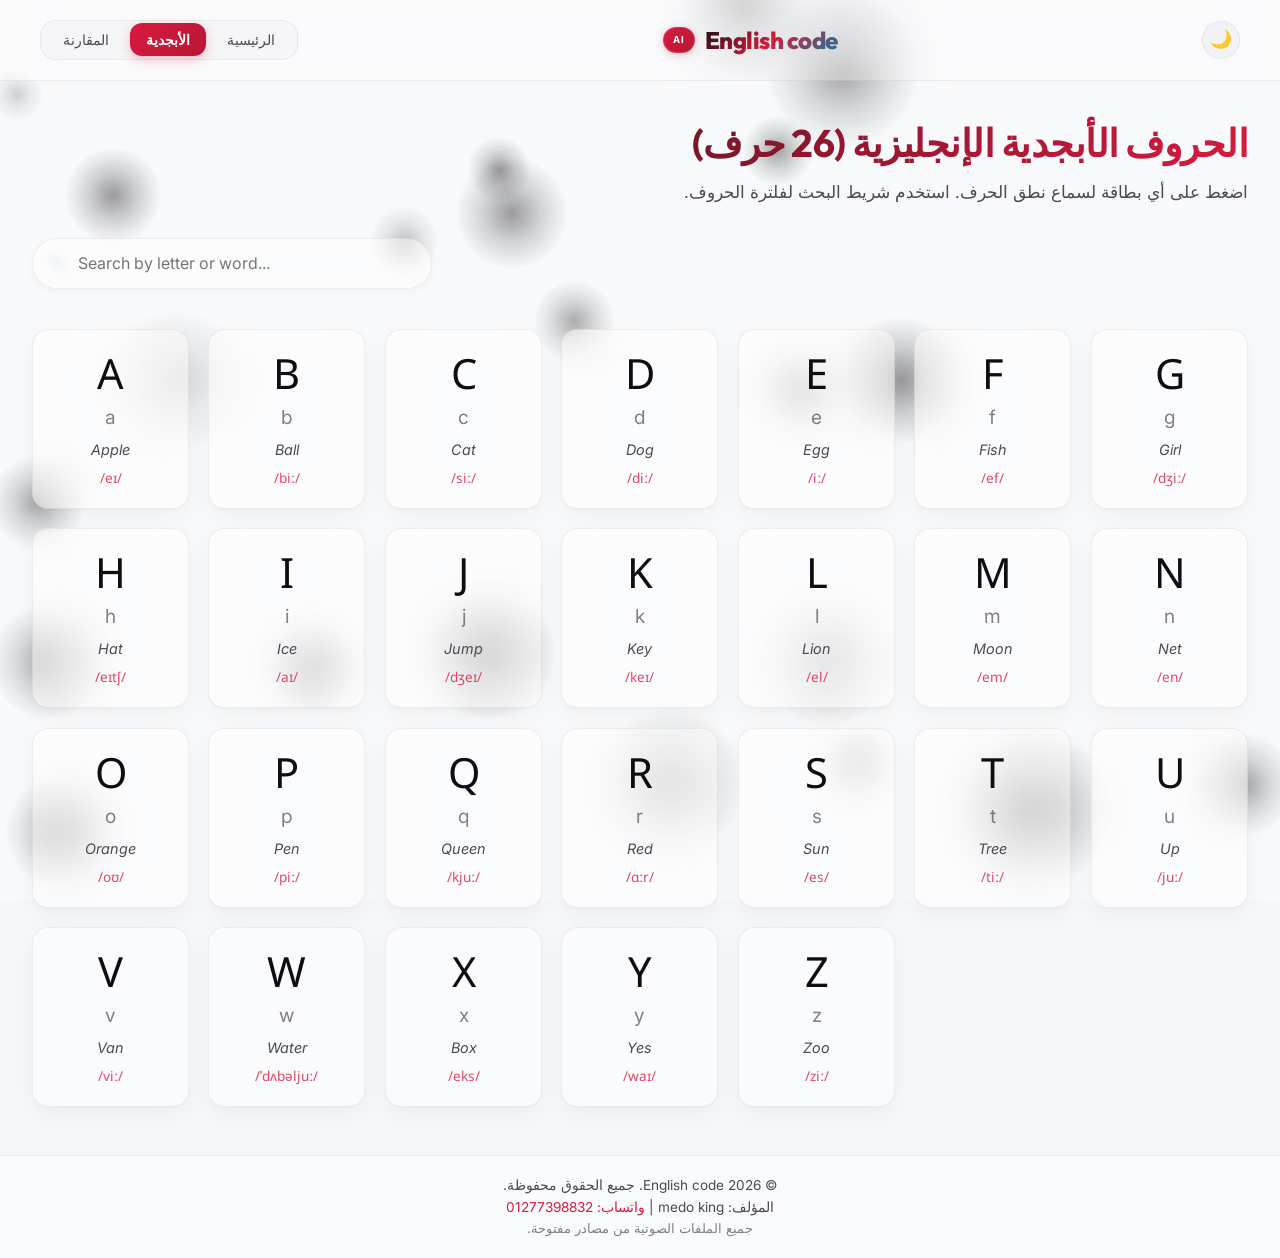
==== alphabet.html @ bb591b95 "الإصدار الأولي: مشروع مخطط IPA التفاعلي مع جميع الأصوات والتصاميم" ====
<!DOCTYPE html>
<html lang="ar" dir="rtl">
<head>
    <meta charset="UTF-8">
    <meta name="viewport" content="width=device-width, initial-scale=1.0">
    <title>الأبجدية الإنجليزية | مخطط IPA</title>
    <link rel="stylesheet" href="css/style.css">
    <link rel="stylesheet" href="css/components.css">

</head>
<body>
    <canvas id="bgCanvas"></canvas>

    <header class="site-header">
        <button class="theme-toggle" id="themeToggle" aria-label="تبديل الوضع الليلي">🌙</button>
        <div class="logo">
            <a href="index.html">
                <span class="logo-brand">English code</span>
                <span class="logo-badge">AI</span>
            </a>
        </div>
        <nav>
            <ul class="nav-list">
                <li><a href="index.html">الرئيسية</a></li>
                <li><a href="alphabet.html" class="active">الأبجدية</a></li>
                <li><a href="compare.html">المقارنة</a></li>
            </ul>
        </nav>
    </header>

    <main>
        <div class="intro">
            <h1>الحروف الأبجدية الإنجليزية (26 حرف)</h1>
            <p>اضغط على أي بطاقة لسماع نطق الحرف. استخدم شريط البحث لفلترة الحروف.</p>
        </div>

        <div class="content-ltr" dir="ltr">
            <div class="search-bar">
                <input type="text" id="searchInput" placeholder="Search by letter or word...">
            </div>
            <div class="cards-grid" id="cardsContainer"></div>
        </div>
    </main>

    <footer class="site-footer">
        <p>© 2026 English code. جميع الحقوق محفوظة.</p>
        <p>المؤلف: medo king | <a href="https://wa.me/201277398832" target="_blank" style="color: var(--color-accent); text-decoration: none;">واتساب: 01277398832</a></p>
        <p style="font-size: 0.8rem; opacity: 0.7;">جميع الملفات الصوتية من مصادر مفتوحة.</p>
    </footer>

    <script src="js/config.js"></script>
    <script src="js/data-service.js"></script>
    <script src="js/audio-service.js"></script>
    <script src="js/theme-service.js"></script>
    <script src="js/sound-card-factory.js"></script>
    <script src="js/particles.js"></script>
    <script src="js/alphabet-page.js"></script>
</body>
</html>
---- css/style.css ----
@import url('https://fonts.googleapis.com/css2?family=Outfit:wght@400;600;700&family=Inter:wght@400;500;600&family=Noto+Sans:ital,wght@0,400;0,700;1,400&display=swap');

:root {
    /* Light Mode (محسّن) */
    --color-bg: #f5f7fa;
    --color-card: rgba(255, 255, 255, 0.45);
    --color-card-solid: #ffffff;
    --color-accent: #d81b3f;
    --color-accent-glow: rgba(216, 27, 63, 0.3);
    --color-gold: #c98b1a;
    --color-cyan: #0d7a9e;
    --color-text: #0e0e10;
    --color-text-secondary: #4a4a52;
    --color-border: rgba(0, 0, 0, 0.06);
    --color-shadow: rgba(0, 0, 0, 0.04);
    --font-display: 'Outfit', sans-serif;
    --font-body: 'Inter', sans-serif;
    --font-symbols: 'Noto Sans', 'Segoe UI', system-ui, sans-serif;
    --border-radius: 16px;
    --transition-speed: 0.25s;
}

/* Dark Mode (محسّن) */
[data-theme="dark"] {
    --color-bg: #090a0f;
    --color-card: rgba(255, 255, 255, 0.03);
    --color-card-solid: #12141c;
    --color-text: #f0f2f7;
    --color-text-secondary: #8a8e99;
    --color-border: rgba(255, 255, 255, 0.05);
    --color-shadow: rgba(0, 0, 0, 0.4);
}

* {
    margin: 0;
    padding: 0;
    box-sizing: border-box;
}

html {
    scroll-behavior: smooth;
    scrollbar-width: thin;
    scrollbar-color: var(--color-accent) transparent;
}

body {
    background-color: var(--color-bg);
    color: var(--color-text);
    font-family: var(--font-body);
    line-height: 1.6;
    min-height: 100vh;
    display: flex;
    flex-direction: column;
    overflow-x: hidden;
    position: relative;
    transition: background-color 0.4s ease, color 0.4s ease;
}

/* Custom Scrollbar */
::-webkit-scrollbar {
    width: 8px;
}
::-webkit-scrollbar-track {
    background: transparent;
}
::-webkit-scrollbar-thumb {
    background: var(--color-accent);
    border-radius: 4px;
    opacity: 0.5;
}
::-webkit-scrollbar-thumb:hover {
    background: #b81633;
}

/* ===== خلفية Canvas ===== */
/*
 * شفافة تمامًا عمدًا: particles.js أصبح يرسم "غسلة" شبه شفافة بنفس منطق
 * الوضع الليلي/النهاري بنفسه (rgba wash داخل الـ Canvas)، فلا حاجة لخلفية
 * CSS منفصلة هنا قد تتعارض معها أو تُضاعف التعتيم فوق بعضه.
 */
#bgCanvas {
    position: fixed;
    top: 0;
    left: 0;
    width: 100%;
    height: 100%;
    z-index: 0;
    pointer-events: none;
    background: transparent;
}

/* ===== المحتويات فوق الخلفية ===== */
header, main, footer, .modal-overlay {
    position: relative;
    z-index: 1;
}

/* ===== انتقال الصفحة ===== */
::view-transition-old(root) { animation: fadeOut 0.25s ease forwards; }
::view-transition-new(root) { animation: fadeIn 0.35s ease forwards; }
@keyframes fadeOut { from { opacity: 1; } to { opacity: 0; } }
@keyframes fadeIn { from { opacity: 0; transform: translateY(12px); } to { opacity: 1; transform: translateY(0); } }

/* ===== الهيدر الزجاجي المحسّن ===== */
.site-header {
    position: sticky;
    top: 0;
    z-index: 100;
    padding: 0.9rem 2.5rem;
    background: rgba(255, 255, 255, 0.25);
    backdrop-filter: blur(24px) saturate(140%);
    -webkit-backdrop-filter: blur(24px) saturate(140%);
    border-bottom: 1px solid var(--color-border);
    display: flex;
    justify-content: space-between;
    align-items: center;
    transition: all 0.4s cubic-bezier(0.16, 1, 0.3, 1);
    gap: 1.5rem;
}

[data-theme="dark"] .site-header {
    background: rgba(10, 10, 12, 0.45);
    border-bottom-color: rgba(255, 255, 255, 0.04);
}

.site-header.scrolled {
    background: rgba(255, 255, 255, 0.92);
    backdrop-filter: blur(32px) saturate(160%);
    box-shadow: 0 4px 30px var(--color-shadow), 0 1px 0 rgba(216, 27, 63, 0.06);
    padding: 0.7rem 2.5rem;
}

[data-theme="dark"] .site-header.scrolled {
    background: rgba(10, 10, 12, 0.92);
    box-shadow: 0 4px 30px rgba(0,0,0,0.5), 0 1px 0 rgba(216, 27, 63, 0.08);
}

/* ===== الشعار المحسّن ===== */
.logo {
    display: flex;
    align-items: center;
    gap: 0.6rem;
    flex-shrink: 0;
}

.logo a {
    display: flex;
    align-items: center;
    gap: 0.6rem;
    text-decoration: none;
    position: relative;
    padding: 0.4rem 0;
}

.logo-brand {
    font-family: var(--font-display);
    font-weight: 800;
    font-size: 1.5rem;
    letter-spacing: -0.5px;
    background: linear-gradient(135deg, var(--color-text) 0%, var(--color-accent) 50%, var(--color-cyan) 100%);
    -webkit-background-clip: text;
    -webkit-text-fill-color: transparent;
    background-clip: text;
    position: relative;
    transition: all 0.3s ease;
}

.logo a:hover .logo-brand {
    filter: brightness(1.1);
    transform: scale(1.02);
}

.logo-badge {
    font-size: 0.6rem;
    font-weight: 700;
    color: #fff;
    background: linear-gradient(135deg, var(--color-accent), #b81633);
    padding: 0.25rem 0.6rem;
    border-radius: 20px;
    letter-spacing: 0.5px;
    text-transform: uppercase;
    box-shadow: 0 2px 8px rgba(216, 27, 63, 0.25);
    animation: badgePulse 3s ease-in-out infinite;
    border: 1px solid rgba(255,255,255,0.15);
    white-space: nowrap;
}

@keyframes badgePulse {
    0%, 100% { box-shadow: 0 2px 8px rgba(216, 27, 63, 0.25); }
    50% { box-shadow: 0 2px 16px rgba(216, 27, 63, 0.4); }
}

[data-theme="dark"] .logo-badge {
    background: linear-gradient(135deg, var(--color-accent), #ff3355);
}

/* ===== Dark Mode Toggle المحسّن ===== */
.theme-toggle {
    background: rgba(0,0,0,0.03);
    border: 1px solid var(--color-border);
    border-radius: 50%;
    width: 38px;
    height: 38px;
    cursor: pointer;
    display: flex;
    align-items: center;
    justify-content: center;
    font-size: 1.1rem;
    transition: all 0.3s cubic-bezier(0.16, 1, 0.3, 1);
    color: var(--color-text-secondary);
    position: relative;
    overflow: hidden;
}

.theme-toggle::before {
    content: '';
    position: absolute;
    inset: 0;
    border-radius: 50%;
    background: linear-gradient(135deg, var(--color-accent), var(--color-cyan));
    opacity: 0;
    transition: opacity 0.3s ease;
    z-index: -1;
}

.theme-toggle:hover {
    border-color: transparent;
    color: #fff;
    transform: rotate(20deg) scale(1.1);
    box-shadow: 0 4px 16px rgba(216, 27, 63, 0.2);
}

.theme-toggle:hover::before {
    opacity: 1;
}

/* ===== قائمة التنقل المحسّنة ===== */
.nav-list {
    list-style: none;
    display: flex;
    gap: 0.3rem;
    align-items: center;
    background: rgba(0,0,0,0.02);
    padding: 0.4rem;
    border-radius: 16px;
    border: 1px solid var(--color-border);
}

[data-theme="dark"] .nav-list {
    background: rgba(255,255,255,0.03);
}

.nav-list a {
    color: var(--color-text-secondary);
    text-decoration: none;
    font-size: 0.9rem;
    font-weight: 500;
    padding: 0.5rem 1rem;
    border-radius: 12px;
    transition: all 0.25s cubic-bezier(0.16, 1, 0.3, 1);
    position: relative;
    white-space: nowrap;
}

.nav-list a:hover {
    color: var(--color-text);
    background: rgba(0,0,0,0.04);
}

.nav-list a.active {
    color: #fff;
    background: linear-gradient(135deg, var(--color-accent), #b81633);
    box-shadow: 0 4px 12px rgba(216, 27, 63, 0.25);
    font-weight: 600;
}

.nav-list a.active:hover {
    transform: translateY(-1px);
    box-shadow: 0 6px 16px rgba(216, 27, 63, 0.35);
}

/* ===== المحتوى الرئيسي ===== */
main {
    flex: 1;
    padding: 2rem;
    max-width: 1300px;
    margin: 0 auto;
    width: 100%;
    animation: fadeIn 0.5s ease;
}

.intro {
    margin-bottom: 2rem;
    text-align: right;
}

.intro h1 {
    font-family: var(--font-display);
    font-weight: 700;
    font-size: 2.4rem;
    margin-bottom: 0.3rem;
    letter-spacing: -0.5px;
    color: var(--color-text);
    background: linear-gradient(135deg, var(--color-text) 0%, var(--color-accent) 100%);
    -webkit-background-clip: text;
    -webkit-text-fill-color: transparent;
    background-clip: text;
}

.intro p {
    color: var(--color-text-secondary);
    font-size: 1.05rem;
}

/* ===== لوحة المعلومات المحسّنة ===== */
.hero-stats {
    display: flex;
    gap: 2.5rem;
    background: var(--color-card);
    backdrop-filter: blur(12px);
    -webkit-backdrop-filter: blur(12px);
    padding: 1.5rem 2.5rem;
    border-radius: var(--border-radius);
    margin-bottom: 2.5rem;
    justify-content: center;
    flex-wrap: wrap;
    border: 1px solid var(--color-border);
    box-shadow: 0 8px 32px var(--color-shadow);
    transition: transform 0.3s ease;
}

.hero-stats:hover {
    transform: translateY(-2px);
}

.stat-item {
    text-align: center;
    position: relative;
    padding: 0 1.5rem;
}

.stat-item:not(:last-child)::after {
    content: '';
    position: absolute;
    right: 0;
    top: 20%;
    height: 60%;
    width: 1px;
    background: var(--color-border);
}

.stat-number {
    font-family: var(--font-display);
    font-size: 2.8rem;
    font-weight: 700;
    line-height: 1.2;
    transition: transform 0.3s ease;
}

.stat-item:hover .stat-number {
    transform: scale(1.1);
}

.stat-number#vowelCount { color: var(--color-gold); }
.stat-number#consonantCount { color: var(--color-cyan); }
.stat-number#totalCount { color: var(--color-text); }

.stat-label {
    color: var(--color-text-secondary);
    font-size: 0.85rem;
    font-weight: 500;
}

/* ===== أزرار التصفية المحسّنة ===== */
.filter-btn {
    background: var(--color-card);
    backdrop-filter: blur(5px);
    color: var(--color-text-secondary);
    border: 1px solid var(--color-border);
    border-radius: 12px;
    padding: 0.6rem 2rem;
    cursor: pointer;
    font-family: var(--font-body);
    font-size: 0.9rem;
    font-weight: 500;
    transition: all var(--transition-speed);
    position: relative;
    overflow: hidden;
}

.filter-btn::before {
    content: '';
    position: absolute;
    inset: 0;
    background: linear-gradient(135deg, transparent, rgba(255,255,255,0.1));
    opacity: 0;
    transition: opacity 0.3s;
}

.filter-btn:hover::before {
    opacity: 1;
}

.filter-btn:hover {
    border-color: var(--color-text-secondary);
    color: var(--color-text);
    transform: translateY(-1px);
    box-shadow: 0 4px 15px var(--color-accent-glow);
}

.filter-btn.active[data-filter="all"] {
    background: var(--color-accent);
    color: #fff;
    border-color: var(--color-accent);
    box-shadow: 0 4px 16px rgba(216, 27, 63, 0.3);
}

.filter-btn.active[data-filter="vowels"] {
    background: var(--color-gold);
    color: #fff;
    border-color: var(--color-gold);
    box-shadow: 0 4px 16px rgba(201, 139, 26, 0.3);
}

.filter-btn.active[data-filter="consonants"] {
    background: var(--color-cyan);
    color: #fff;
    border-color: var(--color-cyan);
    box-shadow: 0 4px 16px rgba(13, 122, 158, 0.3);
}

.filter-buttons {
    display: flex;
    gap: 0.8rem;
    margin-bottom: 1.5rem;
    flex-wrap: wrap;
}

/* ===== البحث المحسّن ===== */
.search-bar {
    position: relative;
    margin-bottom: 1.5rem;
}

.search-bar input {
    width: 100%;
    max-width: 400px;
    padding: 0.9rem 1.5rem 0.9rem 2.8rem;
    background: var(--color-card);
    backdrop-filter: blur(5px);
    border: 1px solid var(--color-border);
    border-radius: 40px;
    color: var(--color-text);
    font-family: var(--font-body);
    font-size: 1rem;
    outline: none;
    transition: all 0.3s ease;
    box-shadow: 0 2px 8px var(--color-shadow);
}

.search-bar::before {
    content: '🔍';
    position: absolute;
    left: 1rem;
    top: 50%;
    transform: translateY(-50%);
    opacity: 0.4;
    font-size: 0.9rem;
}

.search-bar input:focus {
    border-color: var(--color-accent);
    box-shadow: 0 0 0 4px rgba(216, 27, 63, 0.08), 0 4px 12px rgba(216, 27, 63, 0.1);
    background: rgba(255, 255, 255, 0.9);
}

[data-theme="dark"] .search-bar input:focus {
    background: rgba(255, 255, 255, 0.05);
}

/* ===== Toast Notifications ===== */
.toast-container {
    position: fixed;
    bottom: 2rem;
    left: 50%;
    transform: translateX(-50%);
    z-index: 2000;
    display: flex;
    flex-direction: column;
    gap: 0.5rem;
    pointer-events: none;
}

.toast {
    background: var(--color-card);
    backdrop-filter: blur(16px);
    border: 1px solid var(--color-border);
    padding: 0.8rem 1.5rem;
    border-radius: 40px;
    box-shadow: 0 8px 32px var(--color-shadow);
    font-size: 0.9rem;
    color: var(--color-text);
    animation: toastIn 0.3s ease, toastOut 0.3s ease 2.7s forwards;
    display: flex;
    align-items: center;
    gap: 0.5rem;
    pointer-events: auto;
}

@keyframes toastIn {
    from { opacity: 0; transform: translateY(20px) scale(0.9); }
    to { opacity: 1; transform: translateY(0) scale(1); }
}

@keyframes toastOut {
    to { opacity: 0; transform: translateY(-20px) scale(0.9); }
}

/* ===== التذييل ===== */
.site-footer {
    background: var(--color-card);
    backdrop-filter: blur(8px);
    padding: 1.2rem 2rem;
    text-align: center;
    color: var(--color-text-secondary);
    font-size: 0.85rem;
    border-top: 1px solid var(--color-border);
    margin-top: auto;
}

/* ===== Loading Skeleton ===== */
.skeleton {
    background: linear-gradient(90deg, var(--color-border) 25%, rgba(255,255,255,0.5) 50%, var(--color-border) 75%);
    background-size: 200% 100%;
    animation: shimmer 1.5s infinite;
    border-radius: var(--border-radius);
}

@keyframes shimmer {
    0% { background-position: 200% 0; }
    100% { background-position: -200% 0; }
}

/* ===== استجابة الجوال ===== */
@media (max-width: 640px) {
    .site-header { padding: 0.6rem 1rem; flex-wrap: wrap; gap: 0.5rem; }
    .nav-list { gap: 1rem; font-size: 0.85rem; }
    main { padding: 1rem; }
    .intro h1 { font-size: 1.8rem; }
    .hero-stats { padding: 1rem; gap: 1.2rem; }
    .stat-number { font-size: 2rem; }
    .stat-item:not(:last-child)::after { display: none; }

    .theme-toggle { margin-right: 0.5rem; width: 32px; height: 32px; }
}
---- css/components.css ----
/* ========== البطاقات (Liquid Glass محسّن) ========== */
.sound-card {
    background: var(--color-card);
    backdrop-filter: blur(16px) saturate(110%);
    -webkit-backdrop-filter: blur(16px) saturate(110%);
    border-radius: var(--border-radius);
    padding: 1.2rem 0.8rem;
    text-align: center;
    cursor: pointer;
    position: relative;
    overflow: hidden;
    border: 1px solid var(--color-border);
    box-shadow: 0 8px 24px var(--color-shadow), 0 1px 2px var(--color-shadow);
    user-select: none;
    transform-style: preserve-3d;
    transition: transform 0.4s cubic-bezier(0.16, 1, 0.3, 1), box-shadow 0.4s cubic-bezier(0.16, 1, 0.3, 1), border-color 0.3s ease;
    will-change: transform;
    opacity: 0;
    animation: cardAppear 0.5s cubic-bezier(0.23, 1, 0.32, 1) forwards;
}

@keyframes cardAppear {
    0% { opacity: 0; transform: translateY(30px) scale(0.95); }
    100% { opacity: 1; transform: translateY(0) scale(1); }
}

/* Glow Effect on Hover (تتبع الماوس) */
.sound-card::after {
    content: '';
    position: absolute;
    inset: -2px;
    border-radius: inherit;
    background: radial-gradient(circle at var(--mouse-x, 50%) var(--mouse-y, 50%), rgba(216, 27, 63, 0.2), transparent 60%);
    opacity: 0;
    transition: opacity 0.4s ease;
    pointer-events: none;
    z-index: -1;
}

.sound-card:hover::after {
    opacity: 1;
}

/* Gradient Border */
.sound-card::before {
    content: '';
    position: absolute;
    inset: -1px;
    border-radius: inherit;
    background: linear-gradient(135deg, rgba(216, 27, 63, 0.2), rgba(13, 122, 158, 0.1), rgba(216, 27, 63, 0.15));
    -webkit-mask: linear-gradient(#fff 0 0) content-box, linear-gradient(#fff 0 0);
    -webkit-mask-composite: xor;
    mask-composite: exclude;
    padding: 1px;
    pointer-events: none;
    opacity: 0.3;
    transition: opacity 0.4s ease;
}

.sound-card:hover::before {
    opacity: 1;
}

.sound-card:hover {
    border-color: rgba(216, 27, 63, 0.15);
    box-shadow: 0 12px 48px rgba(216, 27, 63, 0.08), 0 0 0 1px rgba(216, 27, 63, 0.05);
    transform: translateY(-4px);
}

.sound-card:active {
    transform: translateY(-2px) scale(0.98);
}

.sound-card .symbol {
    font-family: var(--font-symbols);
    font-size: 2.6rem;
    color: var(--color-text);
    margin-bottom: 0.2rem;
    line-height: 1.2;
    transform: translateZ(30px);
    transition: transform 0.3s ease;
}

.sound-card:hover .symbol {
    transform: translateZ(30px) scale(1.1);
}

.sound-card .word {
    font-size: 0.9rem;
    color: var(--color-text-secondary);
    margin-bottom: 0.4rem;
    font-style: italic;
    transform: translateZ(20px);
}

/* Small letter for alphabet */
.small-letter {
    font-size: 1.2rem;
    color: var(--color-text-secondary);
    opacity: 0.7;
    margin-bottom: 0.3rem;
}

.phonetic {
    font-family: var(--font-symbols);
    font-size: 0.85rem;
    color: var(--color-accent);
    opacity: 0.8;
}

/* ===== المؤثر الصوتي المحسّن ===== */
.audio-visualizer {
    display: flex;
    justify-content: center;
    align-items: center;
    gap: 3px;
    height: 24px;
    margin: 6px 0 2px;
    opacity: 0;
    transition: opacity 0.2s ease;
}

.sound-card.is-playing .audio-visualizer {
    opacity: 1;
}

.audio-visualizer .bar {
    display: block;
    width: 4px;
    height: 6px;
    background: var(--color-accent);
    border-radius: 4px;
    transform-origin: bottom;
    transition: height 0.1s ease;
}

.sound-card.is-playing .audio-visualizer .bar:nth-child(1) {
    animation: barBounce 0.4s ease-in-out infinite alternate;
}
.sound-card.is-playing .audio-visualizer .bar:nth-child(2) {
    animation: barBounce 0.6s ease-in-out 0.1s infinite alternate;
}
.sound-card.is-playing .audio-visualizer .bar:nth-child(3) {
    animation: barBounce 0.5s ease-in-out 0.2s infinite alternate;
}

@keyframes barBounce {
    0% { height: 6px; background: var(--color-text-secondary); }
    100% { height: 22px; background: var(--color-accent); }
}

/* ===== زر التفاصيل — تصميم SVG احترافي ===== */
.info-btn {
    position: absolute;
    top: 10px;
    right: 10px;
    width: 30px;
    height: 30px;
    border-radius: 8px;
    border: 1px solid rgba(255, 255, 255, 0.1);
    background: rgba(0, 0, 0, 0.3);
    cursor: pointer;
    display: flex;
    align-items: center;
    justify-content: center;
    padding: 0;
    transition: all 0.25s cubic-bezier(0.4, 0, 0.2, 1);
    z-index: 2;
    transform: translateZ(40px);
}

.info-btn svg {
    width: 16px;
    height: 16px;
    stroke: rgba(255, 255, 255, 0.5);
    transition: all 0.25s ease;
    pointer-events: none;
}

/* عند hover على البطاقة — يظهر الزر بوضوح */
.sound-card:hover .info-btn {
    border-color: rgba(255, 255, 255, 0.2);
    background: rgba(0, 0, 0, 0.5);
}

/* عند hover على الزر نفسه */
.info-btn:hover {
    background: rgba(216, 27, 63, 0.2);
    border-color: rgba(216, 27, 63, 0.5);
    transform: translateZ(40px) translateY(-2px);
    box-shadow: 0 4px 12px rgba(216, 27, 63, 0.15);
}

.info-btn:hover svg {
    stroke: #d81b3f;
}

.info-btn:active {
    transform: translateZ(40px) translateY(0) scale(0.95);
}

/* إخفاء جزئي عند عدم التفاعل */
.sound-card .info-btn {
    opacity: 0.6;
}

.sound-card:hover .info-btn {
    opacity: 1;
}

/* ===== المودال الزجاجي المحسّن ===== */
.modal-overlay {
    position: fixed;
    top: 0;
    left: 0;
    width: 100%;
    height: 100%;
    background: rgba(0, 0, 0, 0.2);
    backdrop-filter: blur(20px);
    -webkit-backdrop-filter: blur(20px);
    display: none;
    justify-content: center;
    align-items: center;
    z-index: 1000;
    padding: 1.5rem;
    animation: fadeIn 0.3s ease;
}

.modal-content {
    background: var(--color-card);
    backdrop-filter: blur(40px);
    -webkit-backdrop-filter: blur(40px);
    border-radius: 24px;
    max-width: 560px;
    width: 100%;
    max-height: 90vh;
    overflow-y: auto;
    padding: 2rem 2rem 2.5rem;
    position: relative;
    border: 1px solid var(--color-border);
    box-shadow: 0 32px 80px var(--color-shadow);
    direction: rtl;
    animation: slideUp 0.4s cubic-bezier(0.23, 1, 0.32, 1);
    transform-origin: center;
}

@keyframes slideUp {
    from { transform: translateY(40px) scale(0.96) rotateX(-5deg); opacity: 0; }
    to { transform: translateY(0) scale(1) rotateX(0); opacity: 1; }
}

.modal-close-btn {
    position: sticky;
    top: 0;
    float: left;
    background: rgba(0,0,0,0.02);
    border: none;
    color: var(--color-text-secondary);
    font-size: 2.2rem;
    font-weight: 300;
    cursor: pointer;
    padding: 0 0.5rem;
    border-radius: 50%;
    transition: all 0.3s ease;
    z-index: 10;
    line-height: 1;
}

.modal-close-btn:hover {
    color: var(--color-accent);
    background: rgba(216, 27, 63, 0.08);
    transform: rotate(90deg) scale(1.1);
}

.modal-symbol { 
    font-family: var(--font-symbols); 
    font-size: 4.5rem; 
    color: var(--color-text); 
    direction: ltr; 
    text-align: center;
    margin-bottom: 0.5rem;
}

.modal-word { 
    font-size: 1.4rem; 
    color: var(--color-text-secondary); 
    font-style: italic; 
    direction: ltr; 
    text-align: center;
}

.modal-guide-image { 
    max-width: 200px; 
    border-radius: 16px; 
    border: 1px solid var(--color-border); 
    margin: 1rem auto; 
    display: block;
    box-shadow: 0 8px 24px var(--color-shadow);
    transition: transform 0.3s ease;
}

.modal-guide-image:hover {
    transform: scale(1.02);
}

.modal-play-main { 
    background: var(--color-accent); 
    color: #fff; 
    border: none; 
    border-radius: 40px; 
    padding: 0.9rem 2.5rem; 
    font-weight: 600; 
    cursor: pointer; 
    transition: all 0.3s;
    display: block;
    margin: 1rem auto;
    font-size: 1rem;
    box-shadow: 0 4px 16px rgba(216, 27, 63, 0.2);
}

.modal-play-main:hover { 
    background: #b81633; 
    transform: translateY(-2px) scale(1.02);
    box-shadow: 0 6px 20px rgba(216, 27, 63, 0.3);
}

.modal-play-main:active {
    transform: translateY(0) scale(0.98);
}

.modal-description {
    text-align: right; 
    background: rgba(0,0,0,0.02); 
    padding: 1.2rem 1.5rem; 
    border-radius: 16px; 
    border-right: 4px solid var(--color-accent);
    margin-top: 1rem;
}

[data-theme="dark"] .modal-description {
    background: rgba(255,255,255,0.03);
}

.modal-description h3 {
    margin-bottom: 0.5rem;
    font-family: var(--font-display);
}

.modal-description p { 
    color: var(--color-text-secondary); 
    line-height: 1.9; 
}

.modal-words-section h3 {
    text-align: right;
    font-family: var(--font-display);
    margin-bottom: 1rem;
}

/* شبكة الأمثلة (اتجاه LTR للكلمات الإنجليزية) */
.modal-words-grid { 
    display: flex; 
    flex-wrap: wrap; 
    gap: 0.6rem; 
    justify-content: center; 
    direction: ltr;
}

.modal-word-item { 
    background: rgba(0,0,0,0.02); 
    border-radius: 30px; 
    padding: 0.5rem 1.2rem; 
    display: inline-flex; 
    align-items: center; 
    gap: 0.6rem; 
    border: 1px solid transparent;
    transition: all 0.2s ease;
    cursor: pointer;
}

.modal-word-item:hover { 
    border-color: var(--color-accent); 
    background: rgba(216, 27, 63, 0.05);
    transform: translateY(-1px);
}

.modal-word-play { 
    background: none; 
    border: none; 
    color: var(--color-accent); 
    cursor: pointer;
    font-size: 0.8rem;
    transition: transform 0.2s;
}

.modal-word-play:hover {
    transform: scale(1.2);
}

/* ===== عناصر المقارنة المحسّنة ===== */
.compare-controls { 
    display: flex; 
    justify-content: center; 
    align-items: center; 
    gap: 1.5rem; 
    flex-wrap: wrap; 
    margin-bottom: 2rem;
}

.sound-select { 
    background: var(--color-card); 
    backdrop-filter: blur(5px); 
    color: var(--color-text); 
    border: 1px solid var(--color-border); 
    border-radius: var(--border-radius); 
    padding: 0.8rem 1.2rem; 
    min-width: 200px;
    font-size: 1rem;
    cursor: pointer;
    transition: all 0.3s;
}

.sound-select:focus {
    border-color: var(--color-accent);
    box-shadow: 0 0 0 3px rgba(216, 27, 63, 0.1);
    outline: none;
}

.vs-text { 
    font-size: 1.6rem; 
    font-weight: bold; 
    color: var(--color-accent);
    font-family: var(--font-display);
}

.compare-cards {
    display: grid;
    grid-template-columns: 1fr 1fr;
    gap: 2rem;
    margin-bottom: 2rem;
}

.compare-card {
    min-height: 200px;
    display: flex;
    flex-direction: column;
    justify-content: center;
    align-items: center;
}

.compare-card .play-btn {
    margin-top: 1rem;
    background: var(--color-accent);
    color: white;
    border: none;
    border-radius: 50%;
    width: 48px;
    height: 48px;
    font-size: 1.2rem;
    cursor: pointer;
    transition: all 0.3s;
    box-shadow: 0 4px 12px rgba(216, 27, 63, 0.2);
}

.compare-card .play-btn:hover {
    transform: scale(1.1);
    box-shadow: 0 6px 16px rgba(216, 27, 63, 0.3);
}

.explanation-box { 
    background: var(--color-card); 
    backdrop-filter: blur(10px); 
    border-radius: var(--border-radius); 
    padding: 1.5rem; 
    border: 1px solid var(--color-border);
    box-shadow: 0 8px 32px var(--color-shadow);
}

.explanation-box h3 {
    font-family: var(--font-display);
    margin-bottom: 1rem;
    color: var(--color-text);
    text-align: center;
}

.desc-item { 
    background: rgba(0,0,0,0.02); 
    padding: 1rem 1.2rem; 
    border-radius: var(--border-radius); 
    border-right: 3px solid var(--color-accent);
    margin-bottom: 0.8rem;
    transition: transform 0.2s;
}

.desc-item:hover {
    transform: translateX(-4px);
}

.desc-item strong {
    color: var(--color-accent);
    font-size: 1.1rem;
}

/* ===== Cards Grid ===== */
.cards-grid {
    display: grid;
    grid-template-columns: repeat(auto-fill, minmax(140px, 1fr));
    gap: 1.2rem;
    padding: 1rem 0;
}

/* ===== Empty State ===== */
.empty-state {
    text-align: center;
    padding: 3rem;
    color: var(--color-text-secondary);
    grid-column: 1 / -1;
}

.empty-state-icon {
    font-size: 3rem;
    margin-bottom: 1rem;
    opacity: 0.5;
}

/* ===== Responsive Compare ===== */
@media (max-width: 640px) {
    .compare-cards {
        grid-template-columns: 1fr;
    }
    .compare-card {
        min-height: 160px;
    }
}

/* ========== صور الدليل في بطاقات المقارنة ========== */
.compare-card .guide-image {
    max-width: 100%;
    height: auto;
    max-height: 130px;
    border-radius: 12px;
    margin-bottom: 0.8rem;
    object-fit: contain;
    display: block;
    margin-left: auto;
    margin-right: auto;
    transition: transform 0.3s ease;
}

.compare-card:hover .guide-image {
    transform: scale(1.05);
}

/* تحسين توزيع البطاقة نفسها */
.compare-card {
    display: flex;
    flex-direction: column;
    justify-content: space-between;
    align-items: center;
    min-height: 240px;
    padding: 1.5rem 1rem;
}

/* ===== زر وضع الممارسة ===== */
.practice-btn {
    background: var(--color-accent);
    color: #fff;
    border: none;
    border-radius: 40px;
    padding: 0.6rem 1.8rem;
    font-family: var(--font-body);
    font-size: 0.9rem;
    font-weight: 600;
    cursor: pointer;
    transition: all 0.3s ease;
    margin-right: auto;
    box-shadow: 0 4px 16px rgba(216, 27, 63, 0.2);
}

.practice-btn:hover {
    transform: translateY(-2px);
    box-shadow: 0 6px 20px rgba(216, 27, 63, 0.3);
}

.practice-btn:active {
    transform: translateY(0) scale(0.97);
}

/* ===== شبكة اختبار الممارسة ===== */
.quiz-grid {
    display: grid;
    grid-template-columns: 1fr 1fr;
    gap: 1rem;
}

.quiz-option {
    background: var(--color-card);
    border: 2px solid var(--color-border);
    border-radius: 16px;
    padding: 1.2rem 1rem;
    cursor: pointer;
    transition: all 0.2s ease;
    text-align: center;
    font-family: inherit;
}

.quiz-option:hover {
    border-color: var(--color-accent);
    transform: translateY(-3px);
    box-shadow: 0 8px 24px rgba(0,0,0,0.04);
}

.quiz-option:active {
    transform: translateY(-1px) scale(0.98);
}

.quiz-option.correct {
    background: rgba(34, 197, 94, 0.08);
    border-color: #22c55e;
    color: #15803d;
    pointer-events: none;
}

.quiz-option.wrong {
    background: rgba(239, 68, 68, 0.08);
    border-color: #ef4444;
    color: #b91c1c;
    pointer-events: none;
}

.quiz-symbol {
    display: block;
    font-family: var(--font-symbols);
    font-size: 2.2rem;
    margin-bottom: 0.4rem;
    font-weight: 700;
}

.quiz-word {
    font-size: 0.85rem;
    color: var(--color-text-secondary);
    font-style: italic;
}

/* ===== تركيز لوحة المفاتيح (Keyboard Navigation) ===== */
.sound-card:focus-visible {
    outline: 3px solid var(--color-accent);
    outline-offset: 3px;
    box-shadow: 0 0 0 6px rgba(216, 27, 63, 0.12);
    transform: perspective(800px) rotateY(0deg) rotateX(0deg) scale(1.03);
}

/* ===== استجابة شبكة الاختبار للجوال ===== */
@media (max-width: 480px) {
    .quiz-grid {
        grid-template-columns: 1fr;
    }
    .practice-btn {
        width: 100%;
        margin-top: 0.5rem;
    }
    .filter-buttons {
        flex-wrap: wrap;
    }
}

/* ===== إضافات للجداول (مثل صفحة المقارنة) ===== */
.compare-table {
    width: 100%;
    border-collapse: collapse;
    border-radius: var(--border-radius);
    overflow: hidden;
    background: var(--color-card);
    backdrop-filter: blur(8px);
    border: 1px solid var(--color-border);
    box-shadow: 0 8px 24px var(--color-shadow);
}

.compare-table thead tr {
    background: var(--color-accent);
    color: #fff;
}

.compare-table th,
.compare-table td {
    padding: 1rem 1.5rem;
    text-align: center;
    border-bottom: 1px solid var(--color-border);
}

.compare-table tbody tr:last-child td {
    border-bottom: none;
}

.compare-table tbody tr:hover {
    background: rgba(216, 27, 63, 0.03);
}
/* ===== حالة الإخفاء عبر البحث/الفلترة (بديل عن style="display:none" المضمّن) ===== */
.sound-card.is-hidden {
    display: none;
}

/* ===== قسم التهجئات الشائعة ===== */
.modal-spellings-section {
    margin-top: 1.5rem;
    text-align: right;
}

.modal-spellings-section h3 {
    margin-bottom: 1rem;
}

.modal-spellings-grid {
    display: flex;
    flex-direction: column;
    gap: 0.5rem;
}

.modal-spelling-item {
    display: flex;
    align-items: center;
    gap: 0.8rem;
    background: rgba(0,0,0,0.02);
    padding: 0.6rem 1rem;
    border-radius: 12px;
    border-right: 3px solid var(--color-accent);
    transition: all 0.2s ease;
}

[data-theme="dark"] .modal-spelling-item {
    background: rgba(255,255,255,0.03);
}

.modal-spelling-item:hover {
    transform: translateX(-4px);
    background: rgba(216, 27, 63, 0.04);
}

.spelling-pattern {
    font-family: var(--font-symbols);
    font-weight: 600;
    font-size: 1rem;
    color: var(--color-accent);
    background: rgba(216, 27, 63, 0.08);
    padding: 0.2rem 0.6rem;
    border-radius: 8px;
    white-space: nowrap;
    min-width: 60px;
    text-align: center;
}

.spelling-examples {
    font-size: 0.9rem;
    color: var(--color-text-secondary);
    font-style: italic;
    line-height: 1.4;
}
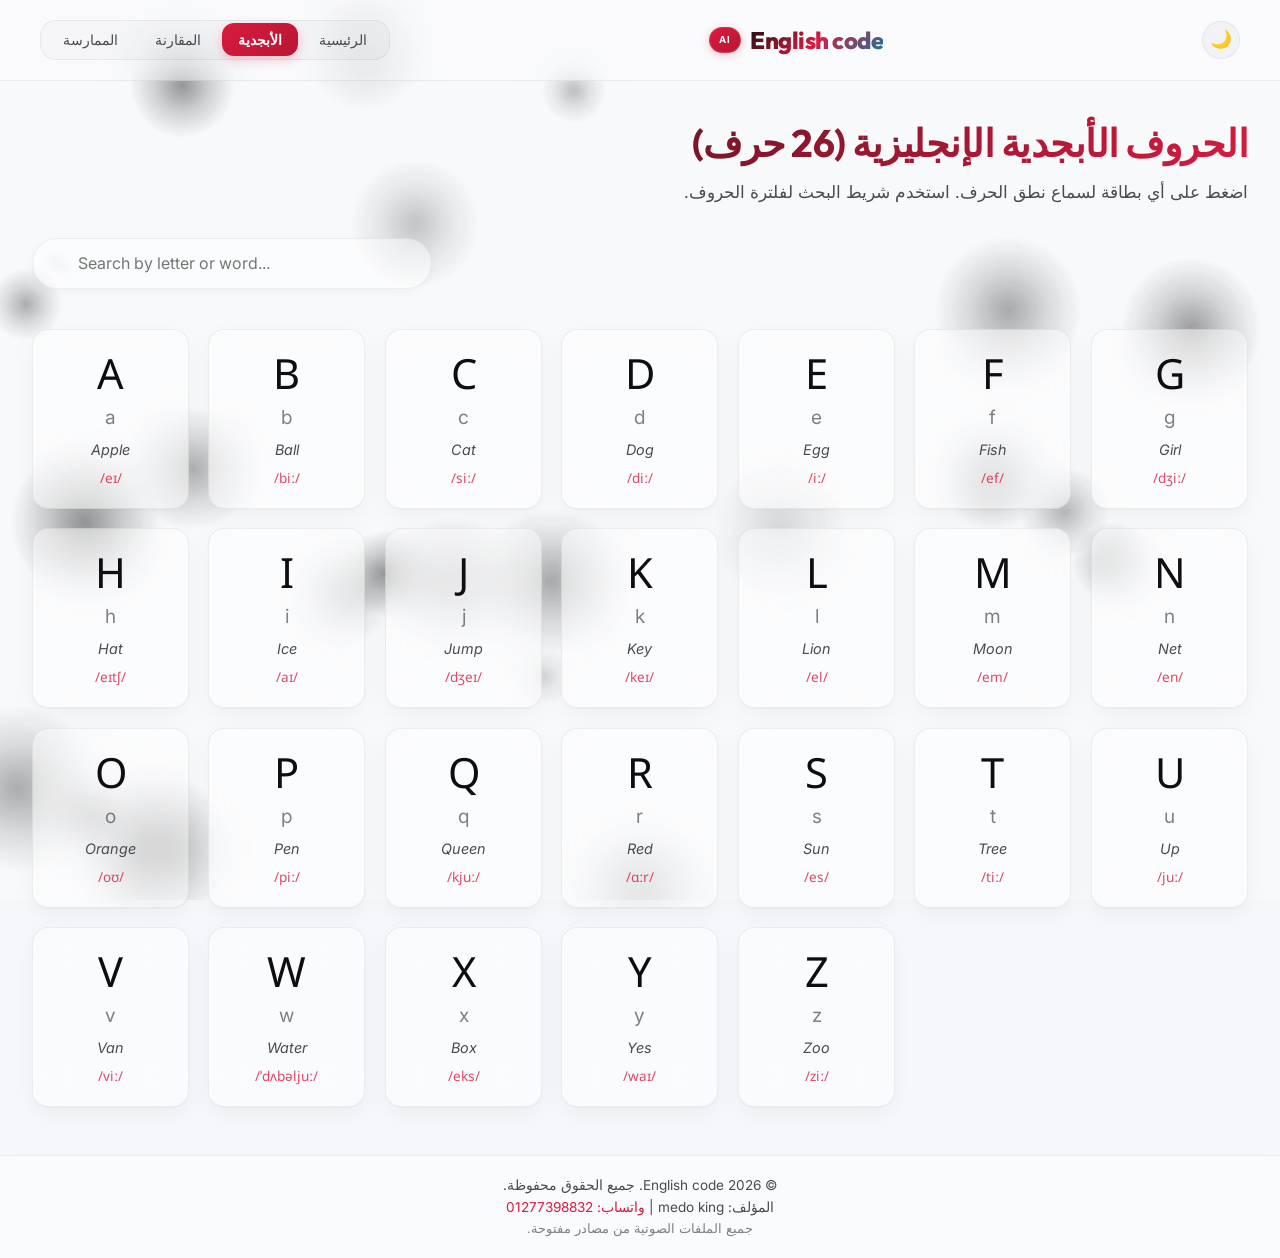
==== commit 26b36764: "Fix: challenge configuration bugs in practice page - Fix similar_sounds symbol mismatch (IPA symbols" ====
--- a/alphabet.html
+++ b/alphabet.html
@@ -24,6 +24,7 @@
                 <li><a href="index.html">الرئيسية</a></li>
                 <li><a href="alphabet.html" class="active">الأبجدية</a></li>
                 <li><a href="compare.html">المقارنة</a></li>
+                <li><a href="practice.html">الممارسة</a></li>
             </ul>
         </nav>
     </header>
--- a/css/style.css
+++ b/css/style.css
@@ -371,6 +371,41 @@
     font-weight: 500;
 }
 
+/* ===== Learning Path Tabs ===== */
+.level-tabs {
+    display: flex;
+    gap: 0.6rem;
+    margin-bottom: 1.5rem;
+    justify-content: center;
+    flex-wrap: wrap;
+}
+
+.level-tab {
+    background: var(--color-card);
+    backdrop-filter: blur(5px);
+    border: 1px solid var(--color-border);
+    border-radius: 12px;
+    padding: 0.5rem 1.2rem;
+    cursor: pointer;
+    font-family: var(--font-body);
+    font-size: 0.9rem;
+    font-weight: 500;
+    color: var(--color-text-secondary);
+    transition: all 0.3s ease;
+}
+
+.level-tab:hover {
+    border-color: var(--color-accent);
+    color: var(--color-text);
+}
+
+.level-tab.active {
+    background: var(--color-accent);
+    color: #fff;
+    border-color: var(--color-accent);
+    box-shadow: 0 4px 12px rgba(216, 27, 63, 0.25);
+}
+
 /* ===== أزرار التصفية المحسّنة ===== */
 .filter-btn {
     background: var(--color-card);
--- a/css/components.css
+++ b/css/components.css
@@ -754,4 +754,123 @@
     color: var(--color-text-secondary);
     font-style: italic;
     line-height: 1.4;
-}+}
+
+/* ===== تحسين عرض الصفحة الرئيسية على الهواتف ===== */
+@media (max-width: 640px) {
+    /* جعل الشبكة عموداً واحداً */
+    .cards-grid {
+        grid-template-columns: 1fr !important;
+        gap: 0.8rem;
+        padding: 0.5rem 0;
+    }
+
+    /* تصغير حجم البطاقات */
+    .sound-card {
+        padding: 0.8rem 0.6rem;
+        border-radius: 12px;
+        min-height: auto;
+    }
+
+    /* تصغير الرموز والكلمات */
+    .sound-card .symbol {
+        font-size: 2rem;
+        margin-bottom: 0.1rem;
+    }
+    .sound-card .word {
+        font-size: 0.75rem;
+    }
+    .sound-card .phonetic {
+        font-size: 0.7rem;
+    }
+    .sound-card .small-letter {
+        font-size: 0.9rem;
+    }
+
+    /* إخفاء مؤثرات 3D على الهواتف (لتخفيف الحمل) */
+    .sound-card {
+        transform: none !important;
+        perspective: none !important;
+    }
+    .sound-card::after {
+        display: none;
+    }
+    .sound-card::before {
+        opacity: 0.2 !important;
+    }
+
+    /* تصغير الإحصائيات */
+    .hero-stats {
+        padding: 0.8rem 1rem;
+        gap: 1rem;
+    }
+    .stat-number {
+        font-size: 1.8rem;
+    }
+    .stat-label {
+        font-size: 0.7rem;
+    }
+    .stat-item:not(:last-child)::after {
+        display: none;
+    }
+
+    /* تصغير أزرار التصفية */
+    .filter-btn {
+        padding: 0.4rem 1rem;
+        font-size: 0.75rem;
+    }
+    .filter-buttons {
+        gap: 0.4rem;
+    }
+    .practice-btn {
+        font-size: 0.75rem;
+        padding: 0.4rem 1rem;
+    }
+
+    /* شريط البحث */
+    .search-bar input {
+        padding: 0.6rem 1.2rem 0.6rem 2.5rem;
+        font-size: 0.9rem;
+    }
+}
+
+/* ===== أزواج مشهورة (Minimal Pairs) ===== */
+.famous-pairs-container {
+    margin-bottom: 2rem;
+    text-align: center;
+}
+
+.famous-pairs-title {
+    font-size: 1rem;
+    color: var(--color-text-secondary);
+    margin-bottom: 1rem;
+}
+
+.famous-pairs-grid {
+    display: flex;
+    flex-wrap: wrap;
+    gap: 0.5rem;
+    justify-content: center;
+}
+
+.famous-pair-btn {
+    background: var(--color-card);
+    backdrop-filter: blur(5px);
+    border: 1px solid var(--color-border);
+    border-radius: 10px;
+    padding: 0.5rem 1rem;
+    cursor: pointer;
+    font-family: var(--font-symbols);
+    font-size: 0.85rem;
+    font-weight: 600;
+    color: var(--color-text);
+    transition: all 0.25s ease;
+}
+
+.famous-pair-btn:hover {
+    background: var(--color-accent);
+    color: #fff;
+    border-color: var(--color-accent);
+    transform: translateY(-2px);
+    box-shadow: 0 4px 12px rgba(216, 27, 63, 0.2);
+}
